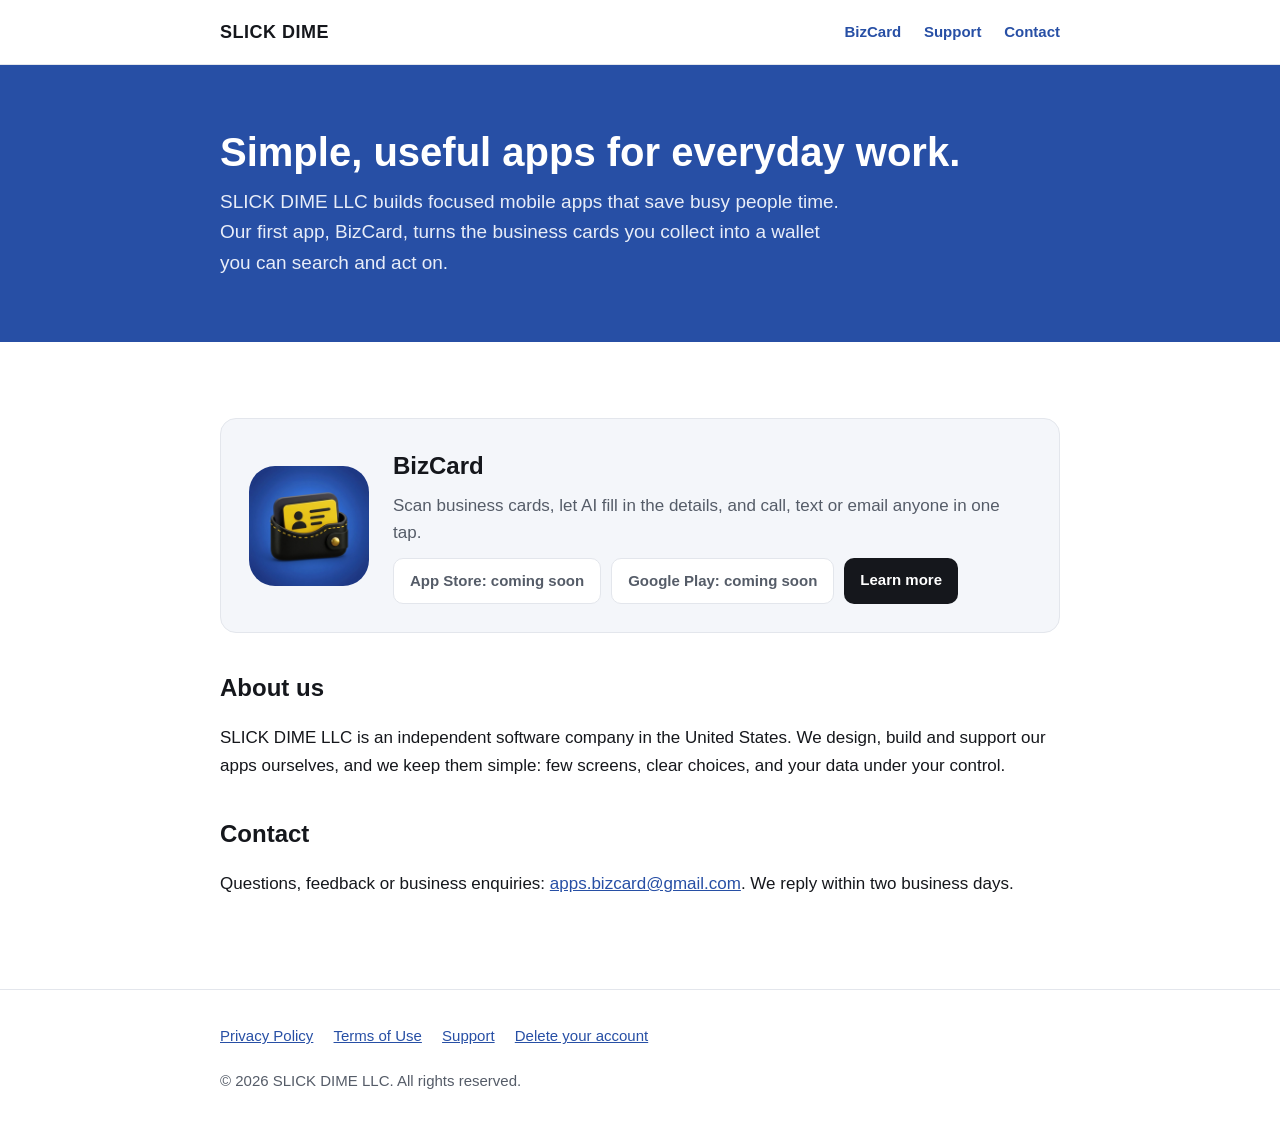
==== index.html @ 5449a046 "slickdime.com: home, BizCard page, privacy, terms, support, account deletion - Static site for GitHu" ====
<!doctype html>
<html lang="en">
<head>
<meta charset="utf-8">
<meta name="viewport" content="width=device-width, initial-scale=1">
<title>Slick Dime: simple, useful apps</title>
<meta name="description" content="Slick Dime LLC builds simple, useful mobile apps, including BizCard, the business card wallet.">
<link rel="icon" href="assets/favicon.png">
<link rel="apple-touch-icon" href="assets/apple-touch-icon.png">
<link rel="stylesheet" href="assets/site.css">
</head>
<body>
<header class="site">
  <div class="wrap">
    <a class="brand" href="">SLICK DIME</a>
    <nav class="site" aria-label="Main">
      <a href="bizcard/">BizCard</a>
      <a href="bizcard/support/">Support</a>
      <a href="#contact">Contact</a>
    </nav>
  </div>
</header>
<section class="hero">
  <div class="wrap">
    <h1>Simple, useful apps for everyday work.</h1>
    <p>SLICK DIME LLC builds focused mobile apps that save busy people time. Our first app, BizCard, turns the business cards you collect into a wallet you can search and act on.</p>
  </div>
</section>
<main>
  <div class="wrap">
    <section>
      <div class="product">
        <img src="assets/bizcard-icon.png" alt="BizCard app icon" width="120" height="120">
        <div>
          <h2>BizCard</h2>
          <p>Scan business cards, let AI fill in the details, and call, text or email anyone in one tap.</p>
          <div class="badges">
            <span class="badge soon">App Store: coming soon</span>
            <span class="badge soon">Google Play: coming soon</span>
            <a class="badge" href="bizcard/">Learn more</a>
          </div>
        </div>
      </div>
    </section>
    <section id="about">
      <h2>About us</h2>
      <p>SLICK DIME LLC is an independent software company in the United States. We design, build and support our apps ourselves, and we keep them simple: few screens, clear choices, and your data under your control.</p>
    </section>
    <section id="contact">
      <h2>Contact</h2>
      <p>Questions, feedback or business enquiries: <a href="mailto:apps.bizcard@gmail.com">apps.bizcard@gmail.com</a>. We reply within two business days.</p>
    </section>
  </div>
</main>
<footer class="site">
  <div class="wrap">
    <nav aria-label="Legal">
      <a href="bizcard/privacy/">Privacy Policy</a>
      <a href="bizcard/terms/">Terms of Use</a>
      <a href="bizcard/support/">Support</a>
      <a href="bizcard/delete-account/">Delete your account</a>
    </nav>
    <p>&copy; 2026 SLICK DIME LLC. All rights reserved.</p>
  </div>
</footer>
</body>
</html>
---- assets/site.css ----
:root {
  --blue: #274fa5;
  --blue-dark: #1b3a7c;
  --yellow: #f2c230;
  --ink: #15171c;
  --muted: #555c68;
  --line: #e3e6ec;
  --bg: #ffffff;
  --soft: #f4f6fa;
}
* { box-sizing: border-box; }
html { -webkit-text-size-adjust: 100%; }
body {
  margin: 0;
  font-family: -apple-system, BlinkMacSystemFont, "Segoe UI", Roboto, "Helvetica Neue", Arial, sans-serif;
  color: var(--ink);
  background: var(--bg);
  line-height: 1.6;
  font-size: 17px;
}
a { color: var(--blue); }
a:hover { color: var(--blue-dark); }
.wrap { max-width: 880px; margin: 0 auto; padding: 0 20px; }

header.site {
  border-bottom: 1px solid var(--line);
  background: #fff;
}
header.site .wrap {
  display: flex; align-items: center; justify-content: space-between;
  gap: 16px; min-height: 64px; flex-wrap: wrap;
}
.brand { font-weight: 800; letter-spacing: 0.5px; text-decoration: none; color: var(--ink); font-size: 18px; }
nav.site a { margin-left: 18px; text-decoration: none; font-weight: 600; font-size: 15px; display: inline-block; padding: 10px 0; }
nav.site a:first-child { margin-left: 0; }

.hero { background: var(--blue); color: #fff; padding: 64px 0; }
.hero h1 { font-size: 40px; line-height: 1.15; margin: 0 0 12px; }
.hero p { font-size: 19px; margin: 0; max-width: 620px; color: #e8edf8; }
.hero a { color: #fff; }

.product {
  display: grid; grid-template-columns: 120px 1fr; gap: 24px; align-items: center;
  padding: 28px; border: 1px solid var(--line); border-radius: 16px; background: var(--soft);
}
.product img { width: 120px; height: 120px; border-radius: 26px; }
.product h2 { margin: 0 0 6px; }
.product p { margin: 0 0 12px; color: var(--muted); }

.badges { display: flex; gap: 10px; flex-wrap: wrap; }
.badge {
  display: inline-block; padding: 10px 16px; border-radius: 10px; background: var(--ink); color: #fff;
  font-weight: 600; font-size: 15px; text-decoration: none;
}
.badge.soon { background: #fff; color: var(--muted); border: 1px solid var(--line); }

main { padding: 40px 0 56px; }
section { margin-bottom: 36px; }
h1 { font-size: 34px; line-height: 1.2; margin: 0 0 8px; }
h2 { font-size: 24px; margin: 32px 0 10px; }
h3 { font-size: 19px; margin: 22px 0 6px; }
.updated { color: var(--muted); margin: 0 0 24px; }
ul { padding-left: 22px; }
li { margin: 4px 0; }

.features { display: grid; grid-template-columns: repeat(auto-fit, minmax(240px, 1fr)); gap: 16px; padding: 0; list-style: none; }
.features li { border: 1px solid var(--line); border-radius: 12px; padding: 16px 18px; margin: 0; }
.features strong { display: block; margin-bottom: 4px; }

table { border-collapse: collapse; width: 100%; margin: 12px 0; font-size: 15.5px; }
th, td { text-align: left; vertical-align: top; padding: 10px 12px; border-bottom: 1px solid var(--line); }
th { background: var(--soft); }
.table-scroll { overflow-x: auto; }

.note { background: #fff8e1; border: 1px solid #f2d98a; border-radius: 10px; padding: 12px 16px; }

footer.site { border-top: 1px solid var(--line); padding: 28px 0 40px; color: var(--muted); font-size: 15px; }
footer.site a { margin-right: 16px; display: inline-block; padding: 6px 0; }

@media (max-width: 560px) {
  body { font-size: 16px; }
  .hero { padding: 44px 0; }
  .hero h1 { font-size: 30px; }
  h1 { font-size: 28px; }
  .product { grid-template-columns: 1fr; text-align: left; }
  nav.site a { margin-left: 14px; }
}
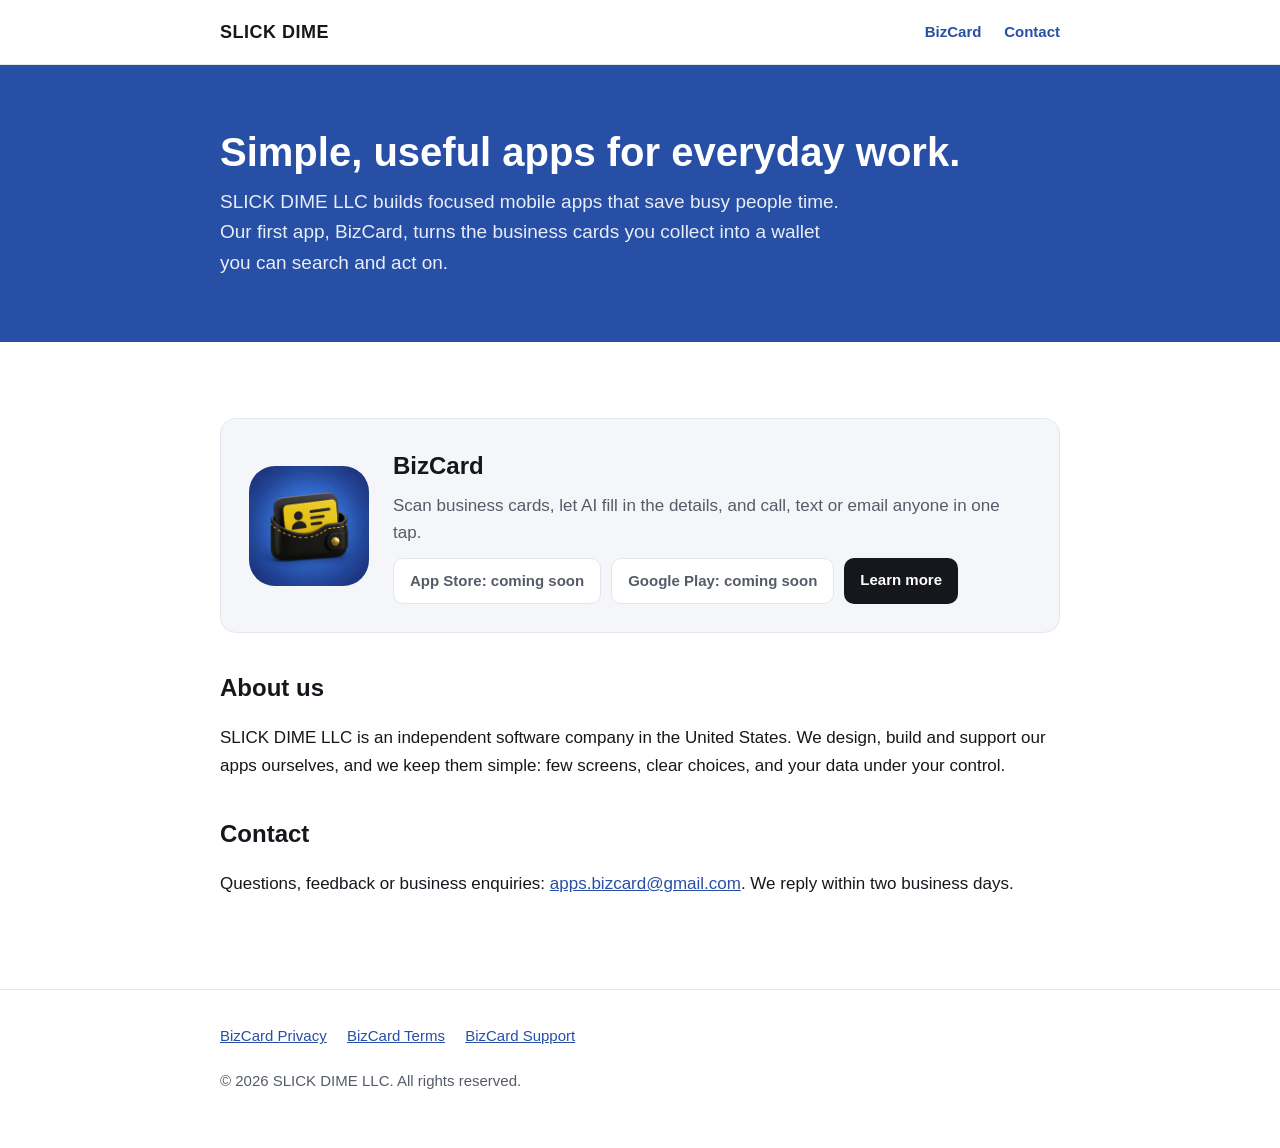
==== commit 0a2e7066: "slickdime.com: company home + app-ads.txt only; BizCard pages move to bizcard.slickdime.com Co-Autho" ====
--- a/index.html
+++ b/index.html
@@ -12,10 +12,9 @@
 <body>
 <header class="site">
   <div class="wrap">
-    <a class="brand" href="">SLICK DIME</a>
+    <a class="brand" href="./">SLICK DIME</a>
     <nav class="site" aria-label="Main">
-      <a href="bizcard/">BizCard</a>
-      <a href="bizcard/support/">Support</a>
+      <a href="https://bizcard.slickdime.com/">BizCard</a>
       <a href="#contact">Contact</a>
     </nav>
   </div>
@@ -37,7 +36,7 @@
           <div class="badges">
             <span class="badge soon">App Store: coming soon</span>
             <span class="badge soon">Google Play: coming soon</span>
-            <a class="badge" href="bizcard/">Learn more</a>
+            <a class="badge" href="https://bizcard.slickdime.com/">Learn more</a>
           </div>
         </div>
       </div>
@@ -55,10 +54,9 @@
 <footer class="site">
   <div class="wrap">
     <nav aria-label="Legal">
-      <a href="bizcard/privacy/">Privacy Policy</a>
-      <a href="bizcard/terms/">Terms of Use</a>
-      <a href="bizcard/support/">Support</a>
-      <a href="bizcard/delete-account/">Delete your account</a>
+      <a href="https://bizcard.slickdime.com/privacy/">BizCard Privacy</a>
+      <a href="https://bizcard.slickdime.com/terms/">BizCard Terms</a>
+      <a href="https://bizcard.slickdime.com/support/">BizCard Support</a>
     </nav>
     <p>&copy; 2026 SLICK DIME LLC. All rights reserved.</p>
   </div>
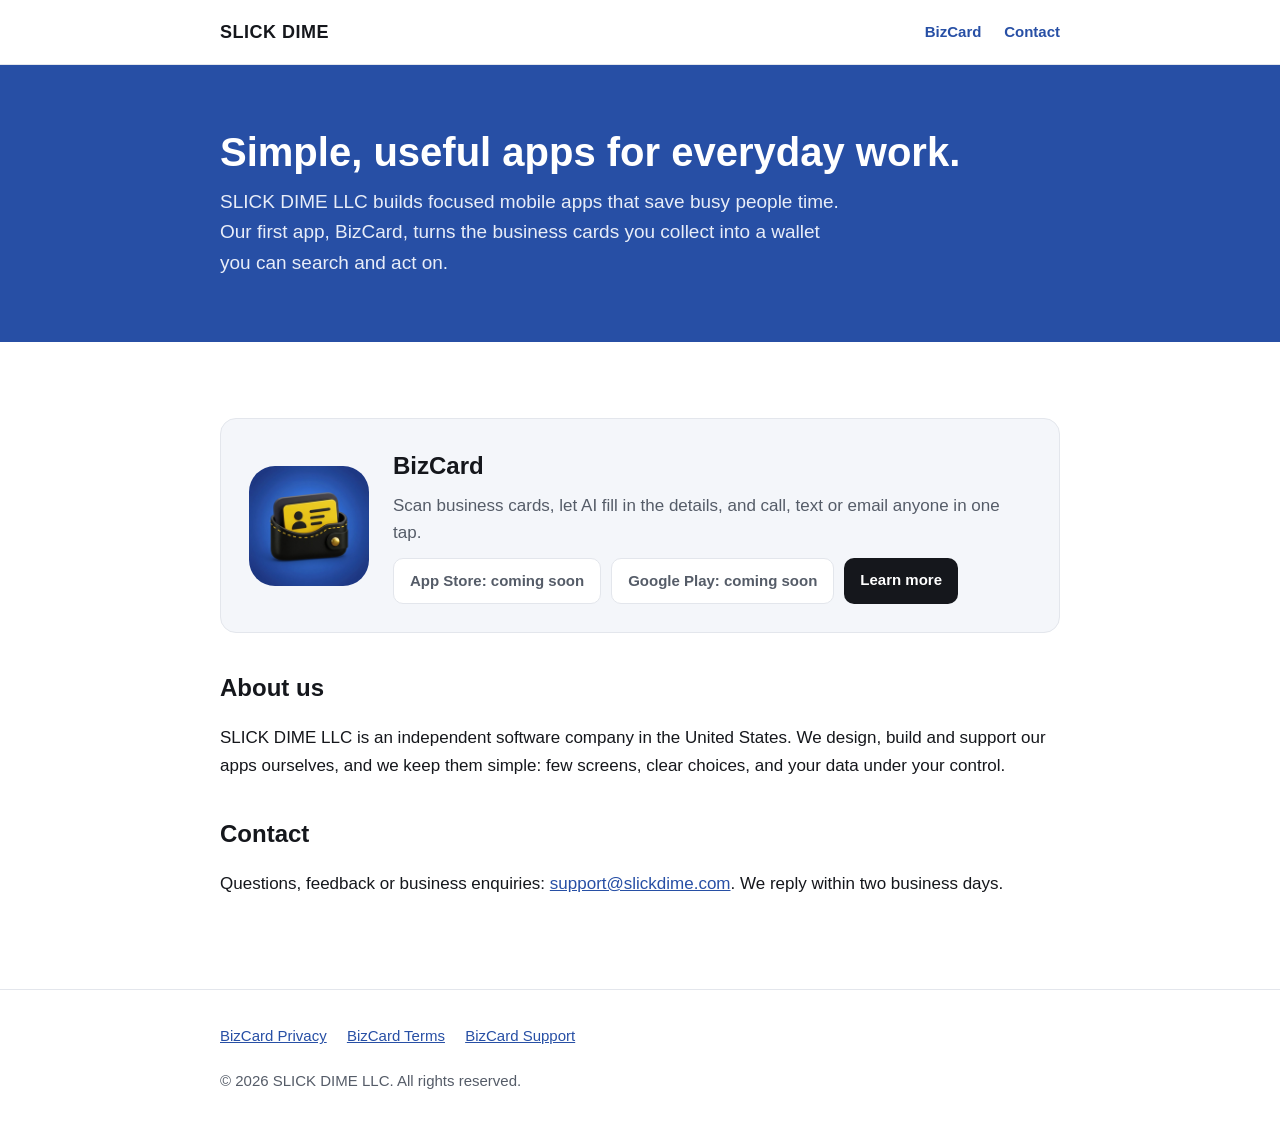
==== commit 6916ae1b: "Contact email: support@slickdime.com Co-Authored-By: Claude Opus 5.5 <noreply@anthropic.com> Claude-" ====
--- a/index.html
+++ b/index.html
@@ -47,7 +47,7 @@
     </section>
     <section id="contact">
       <h2>Contact</h2>
-      <p>Questions, feedback or business enquiries: <a href="mailto:apps.bizcard@gmail.com">apps.bizcard@gmail.com</a>. We reply within two business days.</p>
+      <p>Questions, feedback or business enquiries: <a href="mailto:support@slickdime.com">support@slickdime.com</a>. We reply within two business days.</p>
     </section>
   </div>
 </main>
